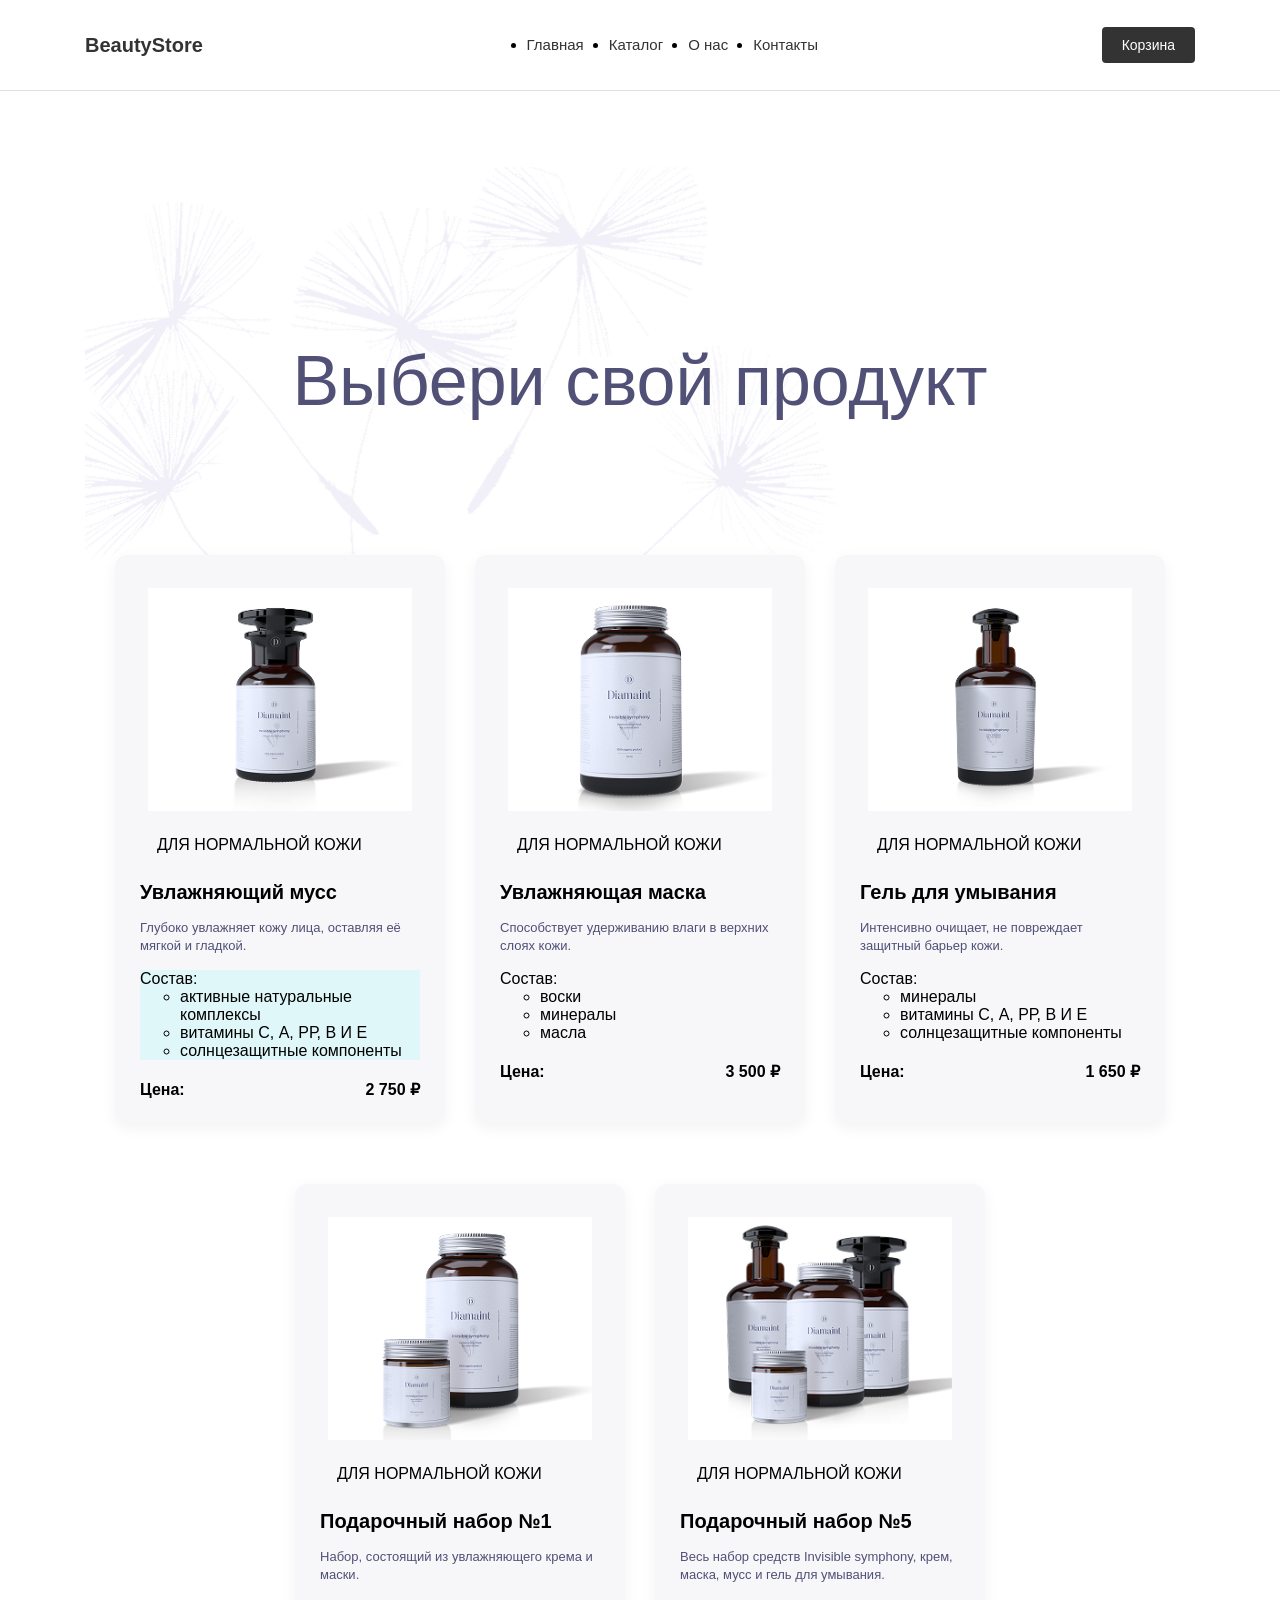
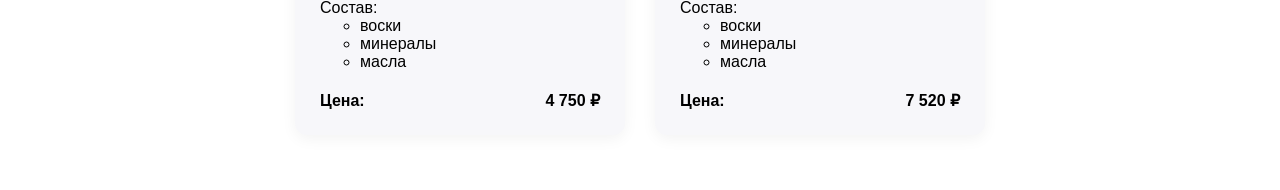
==== index.html @ 367c4815 "feature/07-homework" ====
<!DOCTYPE html>
<html lang="ru">
<head>
  <meta charset="UTF-8">
  <meta name="viewport" content="width=device-width, initial-scale=1.0">
  <title>Карточки товаров</title>
  <link rel="stylesheet" href="style/style.css">
  <link rel="stylesheet" href="style/clear-list.css">
  <link rel="stylesheet" href="style/compound.css">
  <link rel="stylesheet" href="style/catalog.css">
  <link rel="stylesheet" href="style/header.css">
  <link rel="stylesheet" href="style/container.css">
  <link rel="stylesheet" href="style/title.css">
  <link rel="stylesheet" href="style/products.css"> 
  
</head>
  <body>
    <header class="header">
      <div class="container header__container">
        <a href="#" class="header__logo">BeautyStore</a>

          <nav class="header__nav">
          <ul class="header__menu">
            <li class="header__menu-item"><a href="#" class="header__menu-link">Главная</a></li>
            <li class="header__menu-item"><a href="#" class="header__menu-link">Каталог</a></li>
            <li class="header__menu-item"><a href="#" class="header__menu-link">О нас</a></li>
            <li class="header__menu-item"><a href="#" class="header__menu-link">Контакты</a></li>
          </ul>
        </nav>

        <button class="header__cart-btn" type="button">Корзина</button>
      </div>
    </header>
    
    <main class="catalog">
      <div class="container catalog__container">
        <h1 class="title catalog__title">Выбери свой продукт</h1>
    
        <ul class="products clear-list">
          <li class="products__item product-card">
            <img src="images/photo_1.jpg" alt="" class="product-card__img">
            <span class="product-card__category">ДЛЯ НОРМАЛЬНОЙ КОЖИ</span>
            <h2 class="product-card__name">Увлажняющий мусс</h2>
            <p class="product-card__description">Глубоко увлажняет кожу лица, оставляя её мягкой и гладкой.</p>

            <div class="card compound">
              <span class="compound__name">Состав:</span>
              <ul class="compound__list">
                <li>активные натуральные комплексы</li>
                <li>витамины С, А, РР, В И Е</li>
                <li>солнцезащитные компоненты</li>
              </ul>
            </div>

            <div class="price-container">
              <b>Цена:</b>
              <span>2 750 ₽</span>
            </div>
          </li>
       
          <li class="products__item product-card">
            <img src="images/photo_2.jpg" alt="" class="product-card__img">
            <span class="product-card__category">ДЛЯ НОРМАЛЬНОЙ КОЖИ</span>
            <h2 class="product-card__name">Увлажняющая маска</h2>
            <p class="product-card__description">Способствует удерживанию влаги в верхних слоях кожи.</p>

            <div class="card compound">
              <span class="compound__name">Состав:</span>
              <ul class="compound__list">
                <li>воски</li>
                <li>минералы</li>
                <li>масла</li>
              </ul>
            </div>

            <div class="price-container">
              <b>Цена:</b>
              <span>3 500 ₽</span>
            </div>
          </li>
        

          <li class="products__item product-card">
            <img src="images/photo_3.jpg" alt="" class="product-card__img"> 
            <span class="product-card__category">ДЛЯ НОРМАЛЬНОЙ КОЖИ</span>
            <h2 class="product-card__name">Гель для умывания</h2>
            <p class="product-card__description">Интенсивно очищает, не повреждает защитный барьер кожи.</p>

            <div class="card compound">
              <span class="compound__name">Состав:</span>
              <ul class="compound__list">
                <li>минералы</li>
                <li>витамины С, А, РР, В И Е</li>
                <li>солнцезащитные компоненты</li>
              </ul>
            </div>

            <div class="price-container">
              <b>Цена:</b>
              <span>1 650 ₽</span>
            </div>
          </li>
     
          <li class="products__item product-card">
            <img src="images/photo_4.jpg" alt="" class="product-card__img"/>
            <span class="product-card__category">ДЛЯ НОРМАЛЬНОЙ КОЖИ</span>
            <h2 class="product-card__name">Подарочный набор №1</h2>
            <p class="product-card__description">Набор, состоящий из увлажняющего крема и маски.</p>

            <div class="card compound">
              <span class="compound__name">Состав:</span>
              <ul class="compound__list">
                <li>воски</li>
                <li>минералы</li>
                <li>масла</li>
              </ul>
            </div>

            <div class="price-container">
              <b>Цена:</b>
              <span>4 750 ₽</span>
            </div>
          </li>
      
          <li class="products__item product-card">
            <img src="images/photo_5.jpg" alt="" class="product-card__img"/>
            <span class="product-card__category">ДЛЯ НОРМАЛЬНОЙ КОЖИ</span>
            <h2 class="product-card__name">Подарочный набор №5</h2>
            <p class="product-card__description">Весь набор средств Invisible symphony, крем, маска, мусс и гель для умывания.</p>

            <div class="card compound">
              <span class="compound__name">Состав:</span>
              <ul class="compound__list">
                <li>воски</li>
                <li>минералы</li>
                <li>масла</li>
              </ul>
            </div>

            <div class="price-container">
              <b>Цена:</b>
              <span>7 520 ₽</span>
            </div>
          </li>
        </ul>
      </div>
    </main>
    <script src="./script.js"></script>
    <script src="./homework-7.js"></script>
  </body>
</html>
---- style/style.css ----
* ,
*::before, 
*::after {
  box-sizing: border-box;
}

body {
  font-family: 'Montserrat', sans-serif;
  margin: 0;
  background-image: url('images/bg_1.png');
  background-repeat: no-repeat;
  background-position: top center;
  background-size: 790px 697px;
}
---- style/clear-list.css ----
.clear-list {
    list-style-type: none;
    margin: 0;
    padding: 0;
}
---- style/compound.css ----
.price-container {
  display: flex;
  justify-content: space-between;
  align-items: center;
  margin-top: 20px;
}

.product-card price {
  font-weight: 700;
  font-size: 16px;
  margin-top: 10px;
}

.price-container span:first-of-type {
    font-weight: 700;
}
---- style/catalog.css ----
.catalog__container {
  background-image: url(../images/bg_1.png);
  background-repeat: no-repeat;
  background-position: 0 0;
  padding-top: 1px;
  }

.catalog__title {
  margin-top: 220px;
  margin-bottom: 110px;
 }
---- style/header.css ----
.header {
  padding: 20px 0;
  background-color: #ffffff;
  border-bottom: 1px solid #e0e0e0;
  margin-bottom: 30px;
}

.header__container {
  display: flex;
  align-items: center;
  justify-content: space-between;
}

.header__logo {
  font-size: 20px;
  font-weight: 700;
  color: #333333;
  text-decoration: none;
}

.header__menu {
  display: flex;
  gap: 25px;
}

.header__menu-link {
  font-size: 15px;
  color: #333333;
  text-decoration: none;
  transition: color 0.2s ease;
}

.header__menu-link:hover {
  color: #6b6b6b; 
  text-decoration: underline;
}

.header__cart-btn {
  padding: 10px 20px;
  font-size: 14px;
  background-color: #333333;
  color: #ffffff;
  border: none;
  border-radius: 4px;
  cursor: pointer;
  transition: background-color 0.2s ease;
}

.header__cart-btn:hover {
  background-color: #555555;
}

.toggle-btn:hover {
    background-color: #2196F3;
    color: #ffffff;
    padding: 10px 20px;
    border: none;
    border-radius: 4px;
    cursor: pointer;
    transition: background-color 0.3s ease;
}

.toggle-btn_active {
    background-color: #4CAF50;
}
---- style/container.css ----
.container {
  width: 1110px;
  margin: 0 auto;
}
---- style/title.css ----
title {
  font-size: 0;
  font-weight: 0;
  line-height: 0;
  margin: 0;
}

h1 {
  font-size: 70px;
  font-weight: 400;
  line-height: 78px;
  margin: 220px auto 100px auto;
  text-align: center;
  color: #515076;
  width: 846px;
}
---- style/products.css ----
.product-card {
  background-color: #F7F7FA;
  padding: 25px;
  border-radius: 12px;
  margin-bottom: 30px;
  box-shadow: 0 4px 15px rgba(0, 0, 0, 0.05);
  width: calc((100% - 60px) / 3); 
  display: flex;
  flex-direction: column;
  box-sizing: border-box;
}

.product-card__name{
  font-weight: 700;
  font-size: 20px;
  margin-bottom: 8px;
  line-height: 27px;
}

.cards-grid {
  display: flex;
  flex-wrap: wrap;
  gap: 30px;
  justify-content: center;
  margin: 0 auto;
}

.product-card__img {
  display: block;
  width: 100%;
  margin-left: auto;
  margin-right: auto;
  margin-bottom: 15px;
  object-fit: contain;
  padding: 8px;
}

.products {
  display: flex;
  flex-wrap: wrap;
  gap: 30px;
  justify-content: center;
  margin: 0 auto;
  padding: 25px;
  max-width: 1100px;
  list-style-type: none;
}

.product-card__description {
    font-size: 13px;
    line-height: 18px;
    color: #515076;
    margin-top: 5px;
    margin-bottom: 15px;
}

.product-card__category {
    position: relative;
    padding-left: 17px;
    line-height: 1.4;
    margin-bottom: 6px;
}

.compound-list {
    list-style-type: none;
    margin-top: 10px;
    padding-left: 0;
}

.card_active {
    background-color: #e0f7fa !important;
}
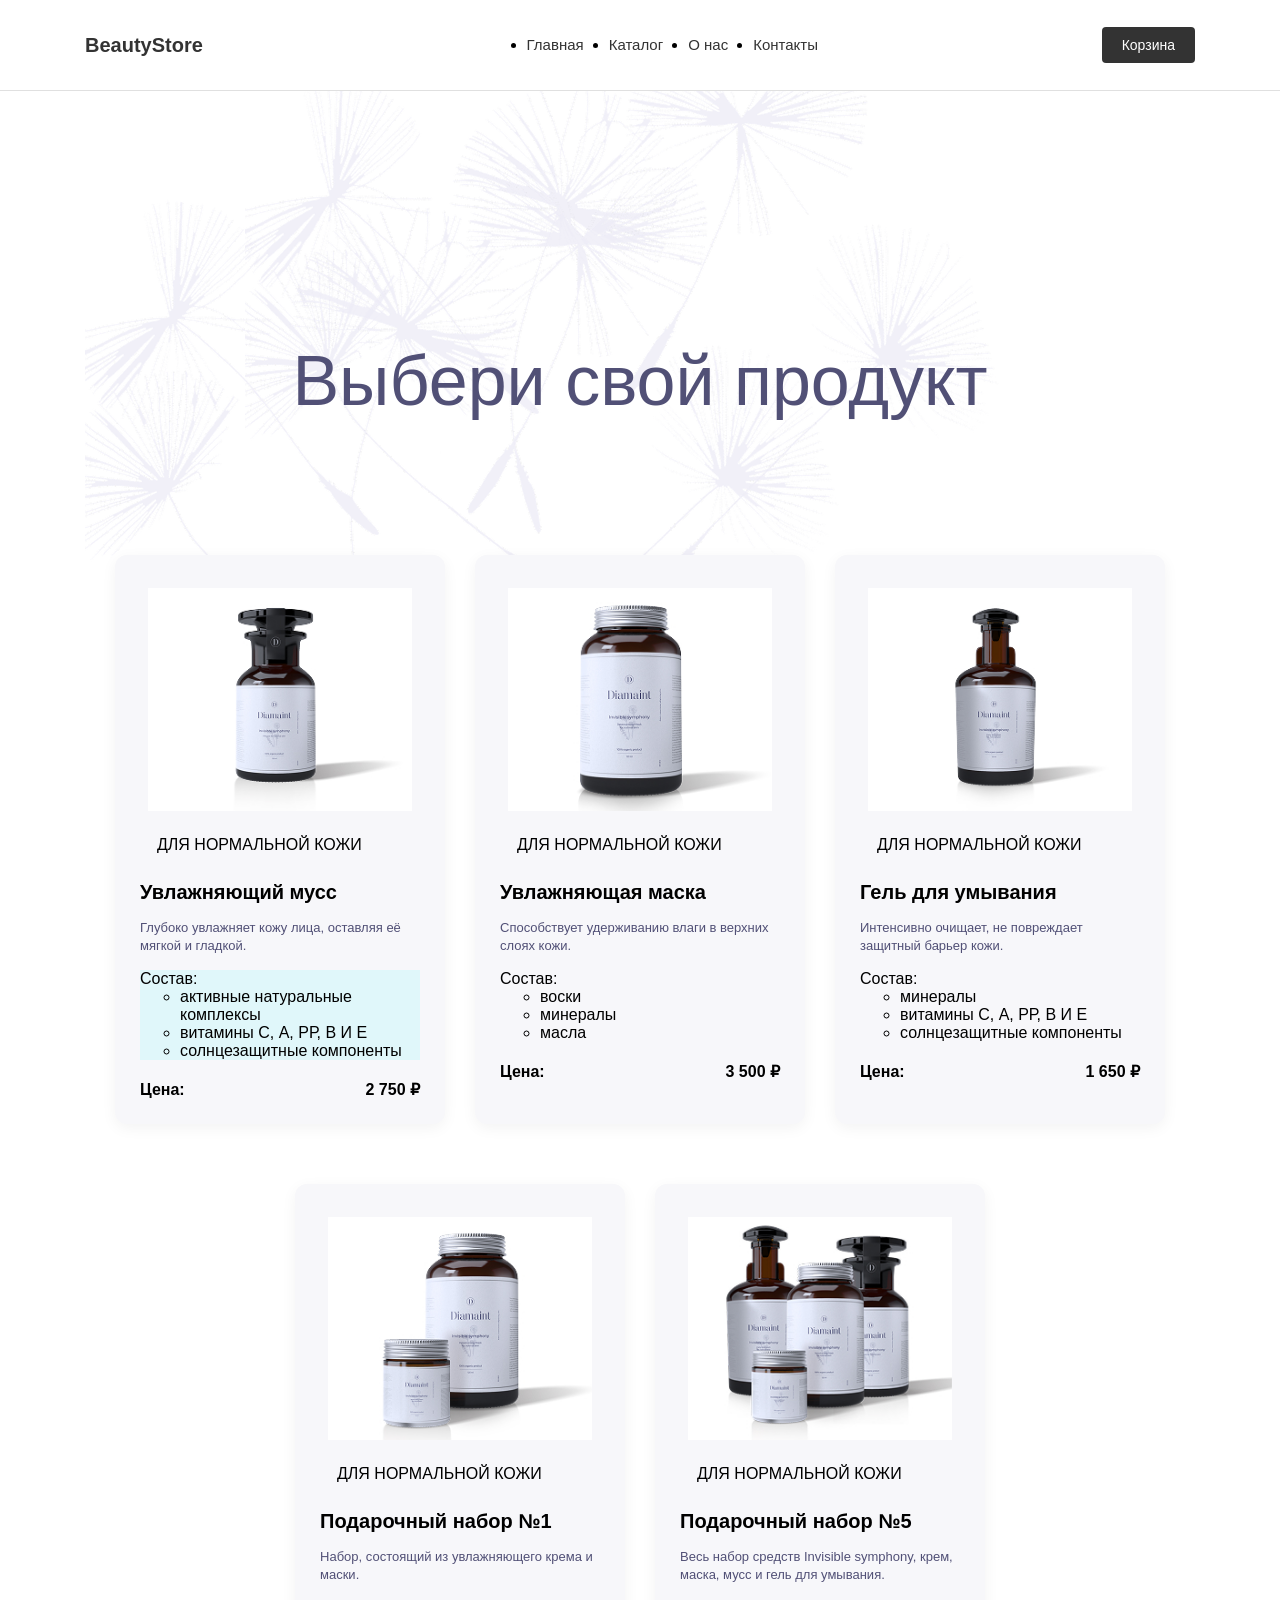
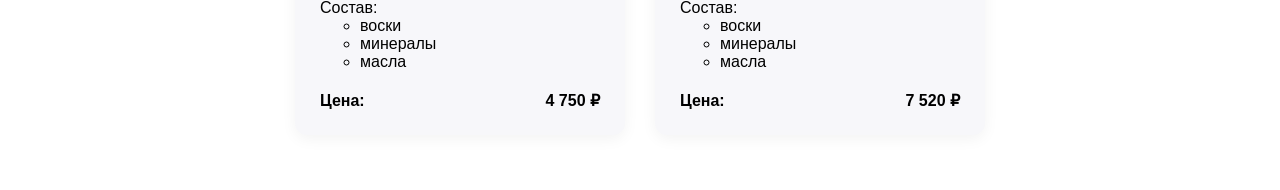
==== commit 0bd820e0: "feature/09-homework" ====
--- a/index.html
+++ b/index.html
@@ -11,7 +11,8 @@
   <link rel="stylesheet" href="style/header.css">
   <link rel="stylesheet" href="style/container.css">
   <link rel="stylesheet" href="style/title.css">
-  <link rel="stylesheet" href="style/products.css"> 
+  <link rel="stylesheet" href="style/products.css">
+  <script type="module" src="main.js"></script>
   
 </head>
   <body>
@@ -147,5 +148,7 @@
     </main>
     <script src="./script.js"></script>
     <script src="./homework-7.js"></script>
+    <script src="./homework-8.js"></script>
+    <script src="./homework-9.js"></script>
   </body>
 </html>
--- a/style/style.css
+++ b/style/style.css
@@ -7,7 +7,7 @@
 body {
   font-family: 'Montserrat', sans-serif;
   margin: 0;
-  background-image: url('images/bg_1.png');
+  background-image: url('../images/bg_1.png');
   background-repeat: no-repeat;
   background-position: top center;
   background-size: 790px 697px;
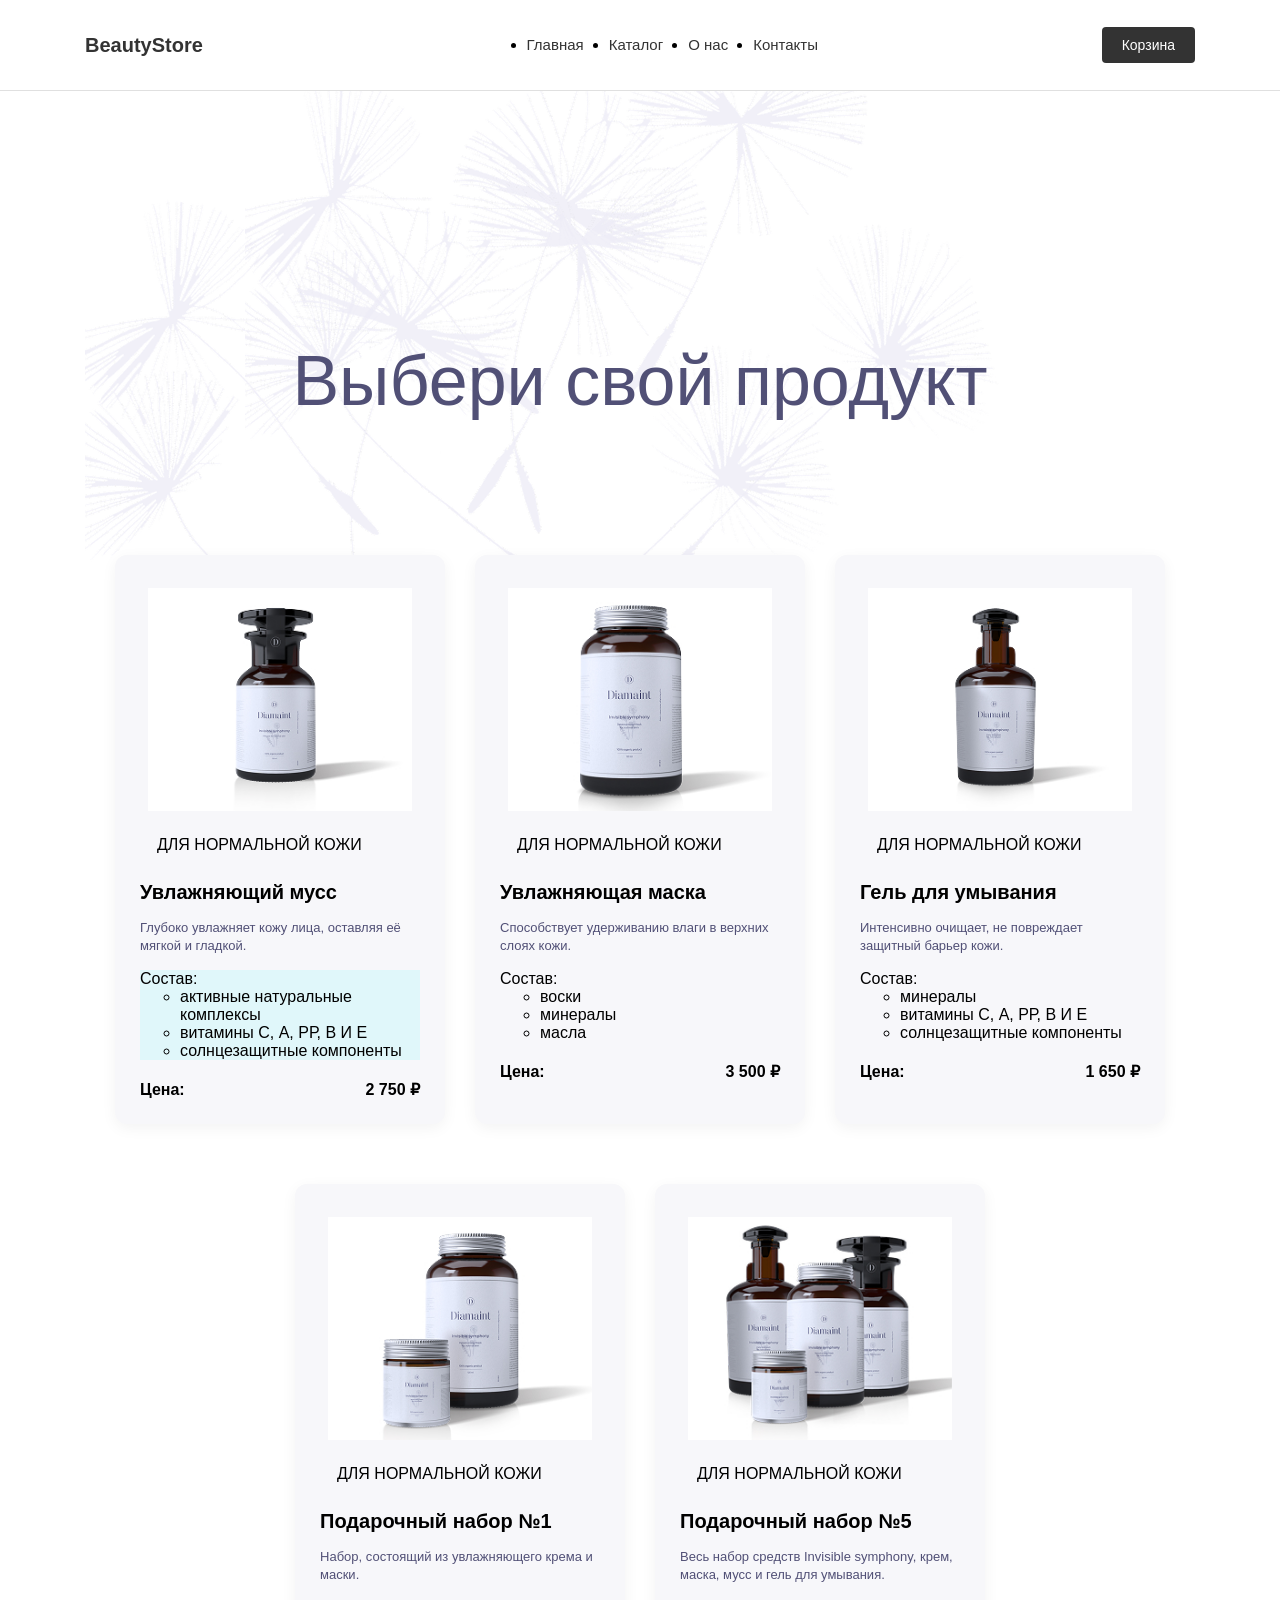
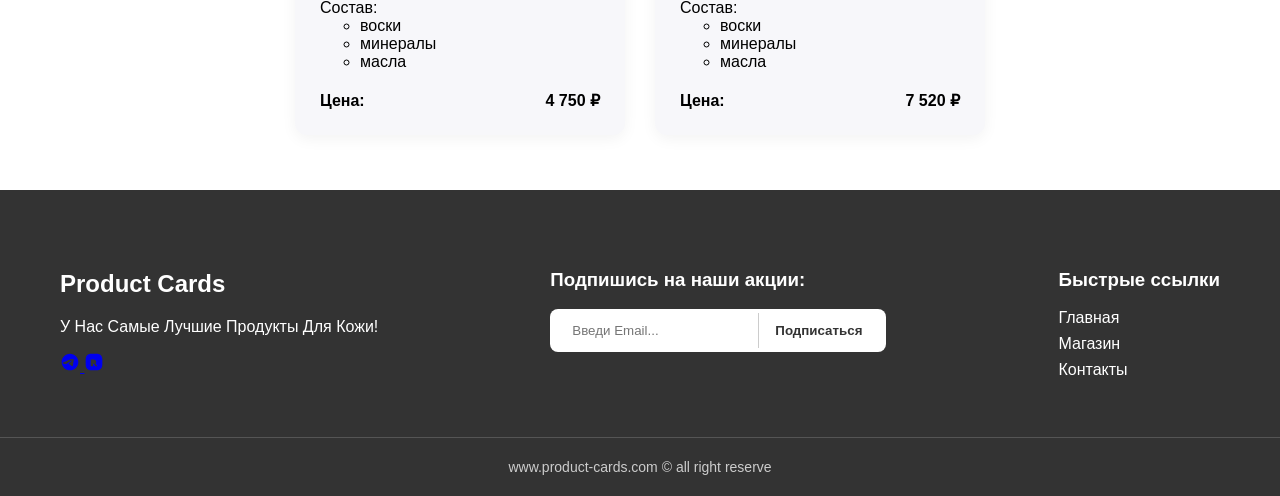
==== commit 7fa395c2: "feature/11-homework" ====
--- a/index.html
+++ b/index.html
@@ -12,6 +12,7 @@
   <link rel="stylesheet" href="style/container.css">
   <link rel="stylesheet" href="style/title.css">
   <link rel="stylesheet" href="style/products.css">
+  <link rel="stylesheet" href="style/footer.css">
   <script type="module" src="main.js"></script>
   
 </head>
@@ -146,9 +147,68 @@
         </ul>
       </div>
     </main>
+
+    <footer class="footer">
+      <div class="footer__container">
+    
+        <!-- Левая колонка: Бренд, описание и соцсети -->
+        <div class="footer__col footer__col--brand">
+          <h2 class="footer__title">Product Cards</h2>
+          <p class="footer__text">У Нас Самые Лучшие Продукты Для Кожи!</p>
+          <div class="footer__socials">
+            <a href="#" class="footer__social-link" aria-label="Telegram">
+              <!-- Иконка Telegram -->
+              <svg width="20" height="20" viewBox="0 0 24 24" fill="currentColor">
+                <path d="M12 2C6.48 2 2 6.48 2 12s4.48 10 10 10 10-4.48 10-10S17.52 2 12 2zm4.64 6.8c-.15 1.58-.8 5.42-1.13 7.19-.14.75-.42 1-.68 1.03-.58.05-1.02-.38-1.58-.75-.88-.58-1.38-.94-2.23-1.5-.99-.65-.35-1.01.22-1.59.15-.15 2.71-2.48 2.76-2.69.01-.03.01-.14-.07-.2-.08-.06-.19-.04-.27-.02-.12.02-1.96 1.25-5.54 3.69-.52.36-1 .53-1.42.52-.47-.01-1.37-.26-2.03-.48-.82-.27-1.47-.42-1.42-.88.03-.24.38-.49 1.07-.75 4.19-1.82 6.99-3.02 8.4-3.61 4-.17 4.83.15 4.88 1.15z"/>
+              </svg>
+            </a>
+            <a href="#" class="footer__social-link" aria-label="VK">
+              <!-- Иконка VK -->
+              <svg width="20" height="20" viewBox="0 0 24 24" fill="currentColor">
+                <path d="M15.07 2H8.93C4.55 2 2 4.55 2 8.93v6.14C2 19.45 4.55 22 8.93 22h6.14c4.38 0 6.93-2.55 6.93-6.93V8.93C22 4.55 19.45 2 15.07 2zm3.38 13.87c-.36.75-1.07 1.34-1.93 1.34h-1.63c-.63 0-1.22-.32-1.56-.86l-1.02-1.62c-.22-.35-.58-.57-.99-.57h-.45v2.24c0 .44-.36.8-.8.8h-1.2c-.44 0-.8-.36-.8-.8V9.8c0-.44.36-.8.8-.8h2.8c1.66 0 3 1.34 3 3 0 .86-.37 1.64-.97 2.18.52.26.96.67 1.25 1.2l1.5 2.69z"/>
+              </svg>
+            </a>
+          </div>
+        </div>
+
+        <!-- Центральная колонка: Форма подписки -->
+        <div class="footer__col footer__col--subscribe">
+          <h3 class="footer__subtitle">Подпишись на наши акции:</h3>
+          <form class="footer__subscribe-form">
+            <input 
+              type="email" 
+              class="footer__input" 
+              placeholder="Введи Email..." 
+              required
+            >
+            <button type="submit" class="footer__btn">Подписаться</button>
+          </form>
+        </div>
+
+        <!-- Правая колонка: Семантическая навигация -->
+        <div class="footer__col footer__col--nav">
+          <h3 class="footer__subtitle">Быстрые ссылки</h3>
+          <nav class="footer__nav">
+            <ul class="footer__list">
+              <li class="footer__item"><a href="#" class="footer__link">Главная</a></li>
+              <li class="footer__item"><a href="#" class="footer__link">Магазин</a></li>
+              <li class="footer__item"><a href="#" class="footer__link">Контакты</a></li>
+            </ul>
+          </nav>
+        </div>
+
+      </div>
+
+      <!-- Нижняя часть: Копирайт -->
+      <div class="footer__bottom">
+        <small class="footer__copy">www.product-cards.com &copy; all right reserve</small>
+      </div>
+   </footer>
+
     <script src="./script.js"></script>
     <script src="./homework-7.js"></script>
     <script src="./homework-8.js"></script>
     <script src="./homework-9.js"></script>
+    <script type="module" src="./homework-10.js"></script>
   </body>
 </html>
--- a/style/footer.css
+++ b/style/footer.css
@@ -0,0 +1,70 @@
+.footer {
+  background-color: #333333;
+  color: #ffffff;
+  padding: 60px 0 20px;
+  font-family: sans-serif;
+}
+
+.footer__container {
+  max-width: 1200px;
+  margin: 0 auto;
+  padding: 0 20px;
+  display: flex;
+  justify-content: space-between;
+  align-items: flex-start;
+  gap: 40px;
+}
+
+/* Форма подписки */
+.footer__subscribe-form {
+  display: flex;
+  background-color: #ffffff;
+  border-radius: 8px;
+  padding: 4px 8px;
+  overflow: hidden;
+}
+
+.footer__input {
+  border: none;
+  outline: none;
+  padding: 10px 14px;
+  color: #333;
+  width: 200px;
+}
+
+.footer__btn {
+  background: transparent;
+  border: none;
+  border-left: 1px solid #ccc;
+  padding: 10px 16px;
+  cursor: pointer;
+  font-weight: bold;
+  color: #333;
+}
+
+/* Навигация и списки */
+.footer__list {
+  list-style: none;
+  padding: 0;
+  margin: 0;
+}
+
+.footer__link {
+  color: #ffffff;
+  text-decoration: none;
+  display: block;
+  margin-bottom: 8px;
+}
+
+/* Нижняя полоса */
+.footer__bottom {
+  margin-top: 50px;
+  padding-top: 20px;
+  border-top: 1px solid #555555;
+  text-align: center;
+}
+
+.footer__copy {
+  color: #cccccc;
+  font-size: 14px;
+}
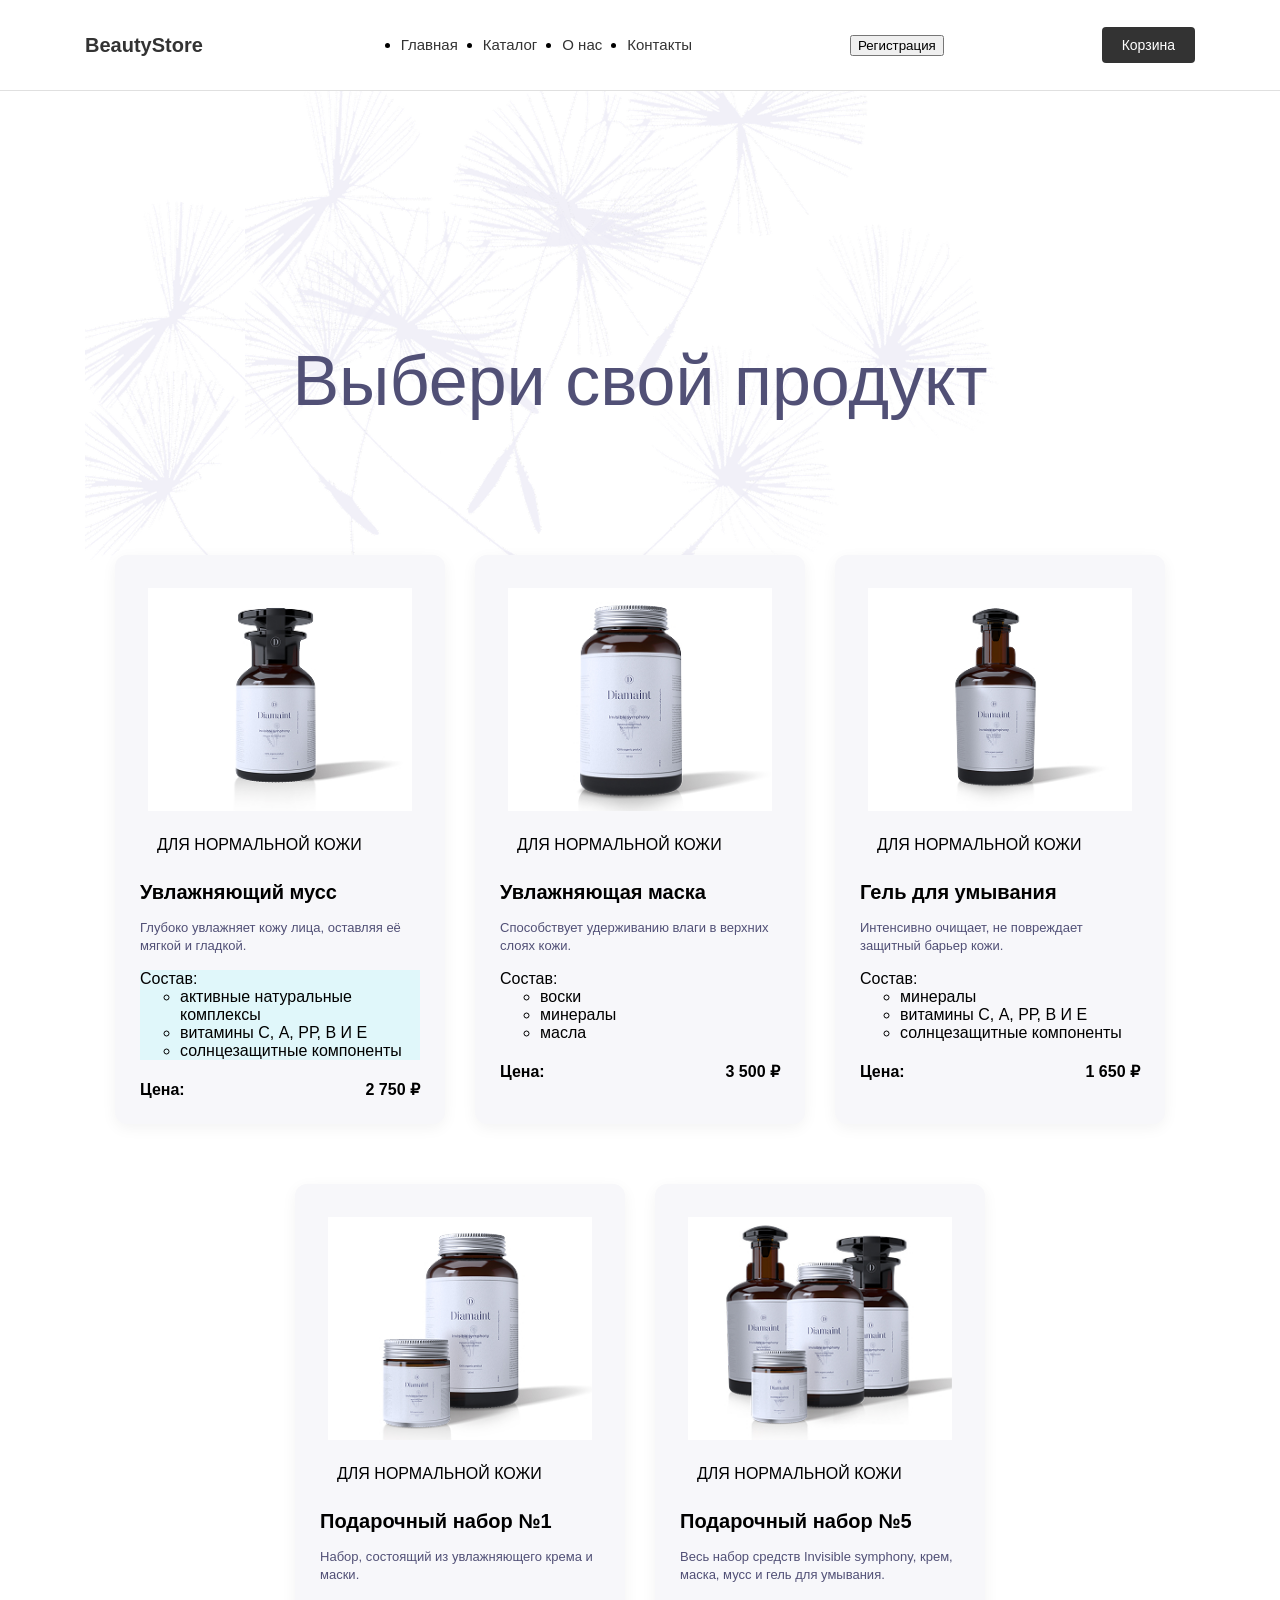
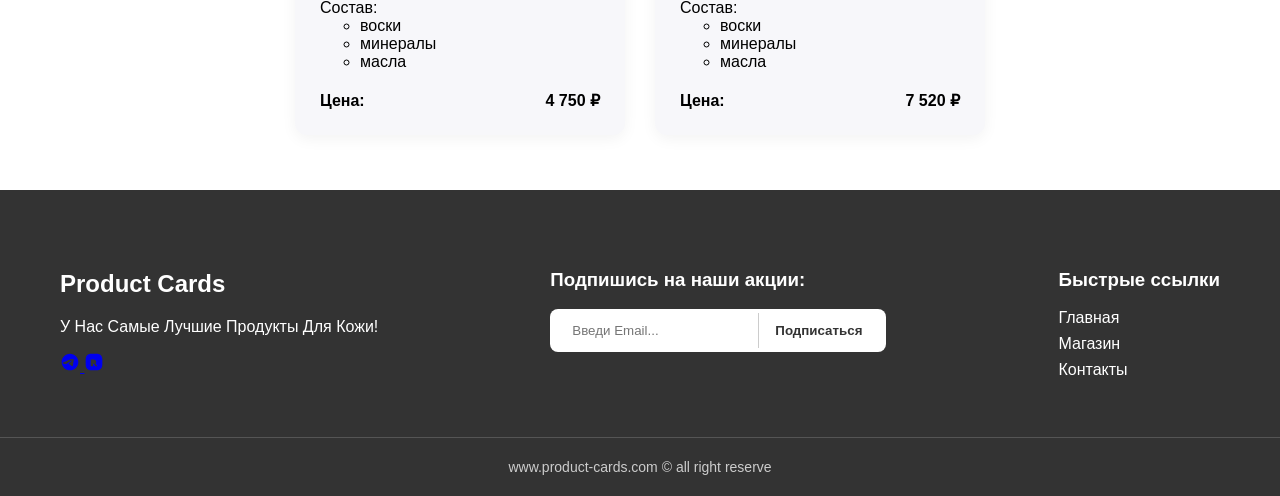
==== commit 72544bb6: "feature/11-homework" ====
--- a/index.html
+++ b/index.html
@@ -13,6 +13,7 @@
   <link rel="stylesheet" href="style/title.css">
   <link rel="stylesheet" href="style/products.css">
   <link rel="stylesheet" href="style/footer.css">
+  <link rel="stylesheet" href="style/modal.css">
   <script type="module" src="main.js"></script>
   
 </head>
@@ -30,6 +31,7 @@
           </ul>
         </nav>
 
+        <button class="header__reg-btn" id="open-modal-btn" type="button">Регистрация</button>
         <button class="header__cart-btn" type="button">Корзина</button>
       </div>
     </header>
@@ -174,9 +176,10 @@
         <!-- Центральная колонка: Форма подписки -->
         <div class="footer__col footer__col--subscribe">
           <h3 class="footer__subtitle">Подпишись на наши акции:</h3>
-          <form class="footer__subscribe-form">
+          <form class="footer__subscribe-form" id="subscribe-form">
             <input 
               type="email" 
+              id="subscribe-email"
               class="footer__input" 
               placeholder="Введи Email..." 
               required
@@ -203,12 +206,53 @@
       <div class="footer__bottom">
         <small class="footer__copy">www.product-cards.com &copy; all right reserve</small>
       </div>
-   </footer>
+    </footer>
+
+    <div class="modal overlay" id="registration-modal">
+      <div class="modal__content">
+        <button type="button" class="modal__close" id="close-modal-btn">&times;</button>
+        <h2>Регистрация</h2>
+        <form class="modal__form" id="register-form" novalidate>
+          <div class="modal__field">
+            <label for="reg-first-name">Имя</label>
+            <input type="text" id="reg-first-name" placeholder="Введите имя" required>
+          </div>
+
+          <div class="modal__field">
+            <label for="reg-last-name">Фамилия</label>
+            <input type="text" id="reg-last-name" placeholder="Введите фамилию" required>
+          </div>
+
+          <div class="modal__field">
+            <label for="reg-birth-date">Дата рождения</label>
+            <input type="date" id="reg-birth-date" required>
+          </div>
+
+          <div class="modal__field">
+            <label for="reg-login">Логин</label>
+            <input type="text" id="reg-login" placeholder="Придумайте логин" minlength="3" required>
+          </div>
+
+          <div class="modal__field">
+            <label for="reg-password">Пароль</label>
+            <input type="password" id="reg-password" placeholder="Введите пароль" minlength="6" required>
+          </div>
+
+          <div class="modal__field">
+            <label for="reg-confirm-password">Повторите пароль</label>
+            <input type="password" id="reg-confirm-password" placeholder="Повторите пароль" required>
+          </div>
+
+          <button type="submit" class="modal__submit-btn">Зарегистрироваться</button>
+        </form>
+      </div>
+     </div> 
 
     <script src="./script.js"></script>
     <script src="./homework-7.js"></script>
     <script src="./homework-8.js"></script>
-    <script src="./homework-9.js"></script>
+    <script type="module" src="./homework-9.js"></script>
     <script type="module" src="./homework-10.js"></script>
+    <script type="module" src="./homework-11.js"></script>
   </body>
 </html>
--- a/style/footer.css
+++ b/style/footer.css
@@ -1,3 +1,5 @@
+@import './footer.css';
+
 .footer {
   background-color: #333333;
   color: #ffffff;
--- a/style/modal.css
+++ b/style/modal.css
@@ -0,0 +1,47 @@
+.modal {
+  display: none;
+  position: fixed;
+  top: 0;
+  left: 0;
+  width: 100%;
+  height: 100%;
+  background-color: rgba(0, 0, 0, 0.5);
+  justify-content: center;
+  align-items: center;
+  z-index: 1000;
+}
+
+.modal-showed {
+  display: flex;
+}
+
+.modal__content {
+  background-color: #fff;
+  padding: 30px;
+  border-radius: 8px;
+  position: relative;
+  width: 100%;
+  max-width: 400px;
+}
+
+.modal__close {
+  position: absolute;
+  top: 10px;
+  right: 15px;
+  background: none;
+  border: none;
+  font-size: 24px;
+  cursor: pointer;
+}
+
+.modal__form {
+  display: flex;
+  flex-direction: column;
+  gap: 10px;
+}
+
+.modal__field {
+  display: flex;
+  flex-direction: column;
+  gap: 4px;
+}
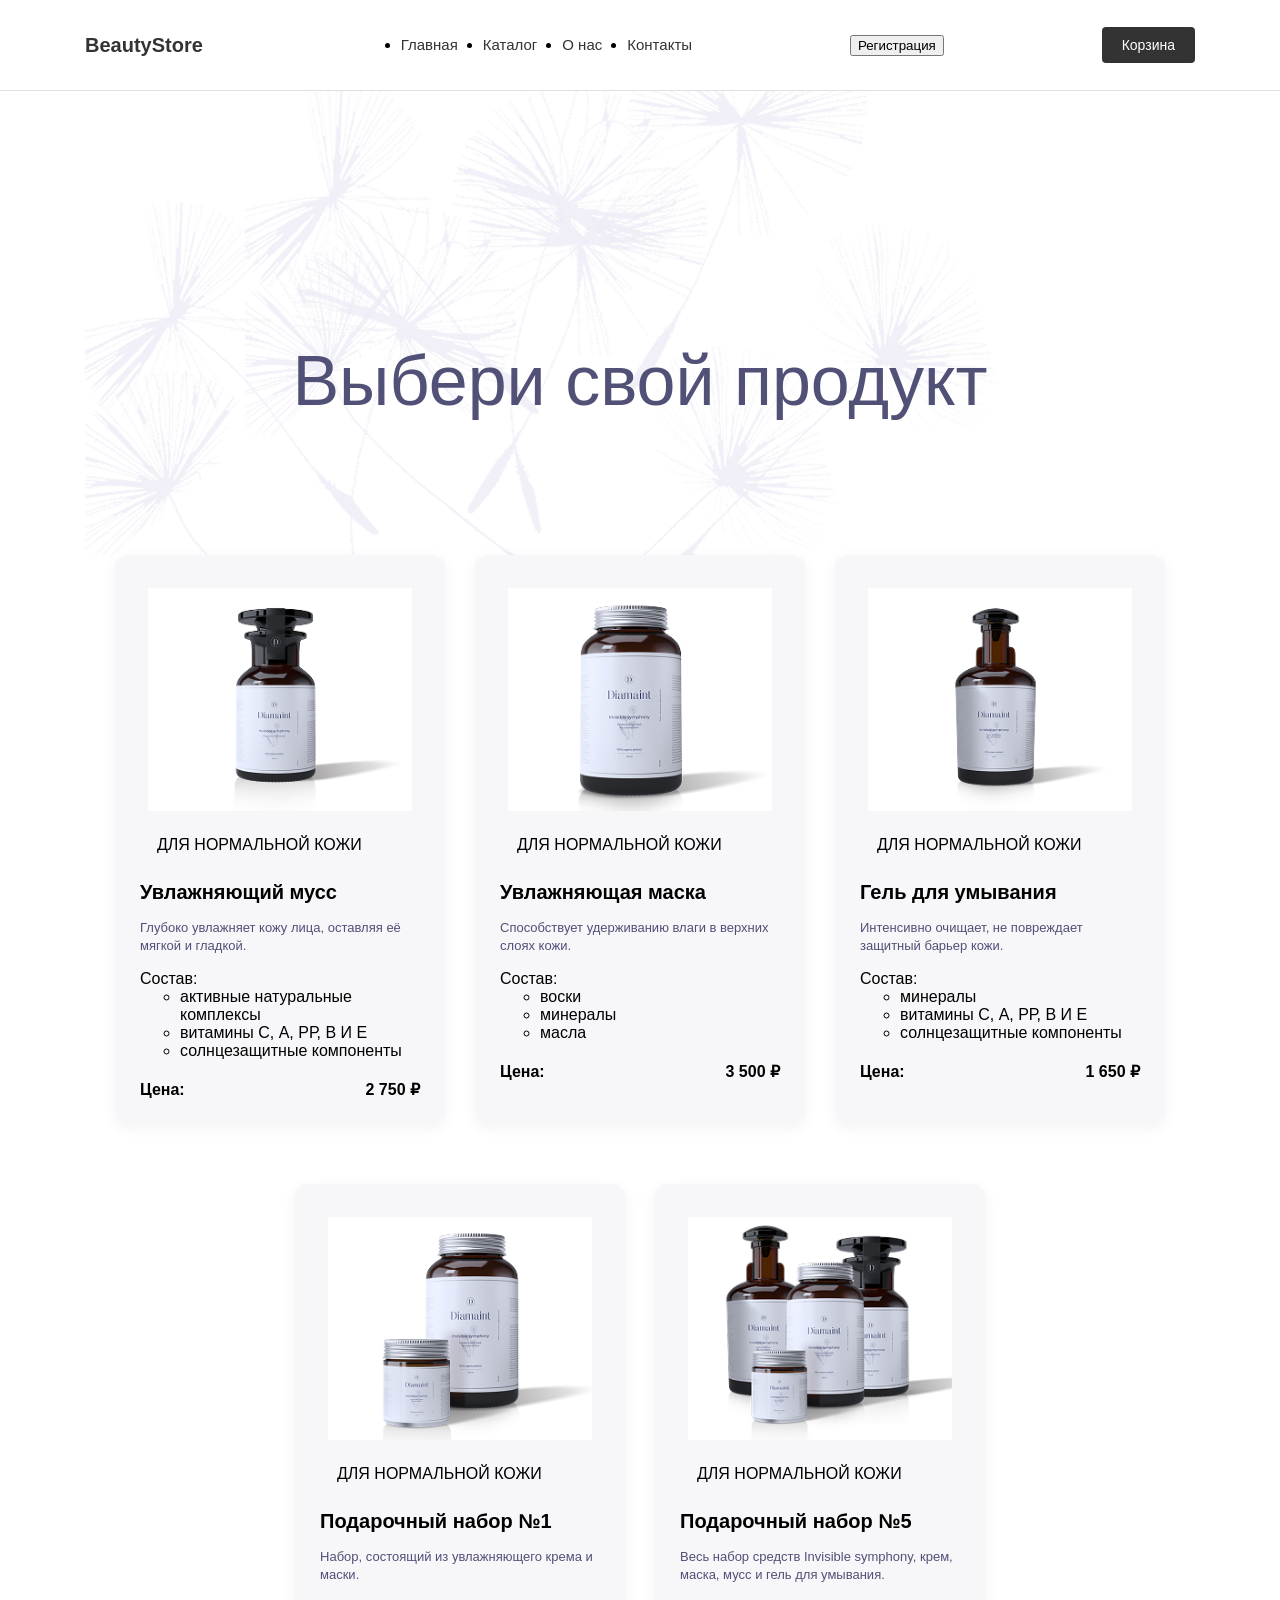
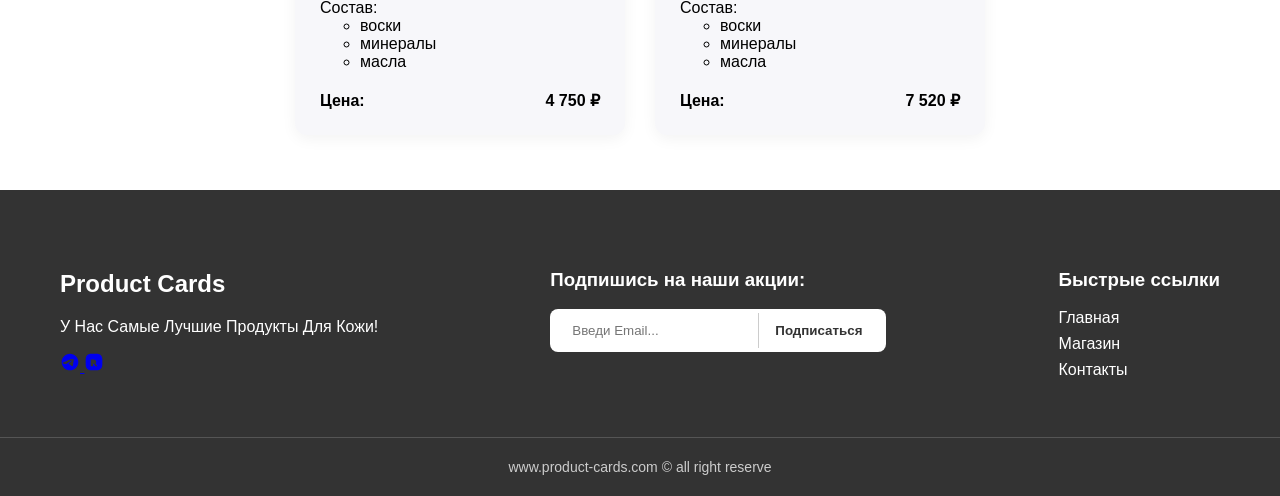
==== commit fce4f5b3: "feature/12-homework" ====
--- a/index.html
+++ b/index.html
@@ -248,11 +248,6 @@
       </div>
      </div> 
 
-    <script src="./script.js"></script>
-    <script src="./homework-7.js"></script>
-    <script src="./homework-8.js"></script>
-    <script type="module" src="./homework-9.js"></script>
-    <script type="module" src="./homework-10.js"></script>
-    <script type="module" src="./homework-11.js"></script>
+     <script type="module" src="./main.js"></script>
   </body>
 </html>
